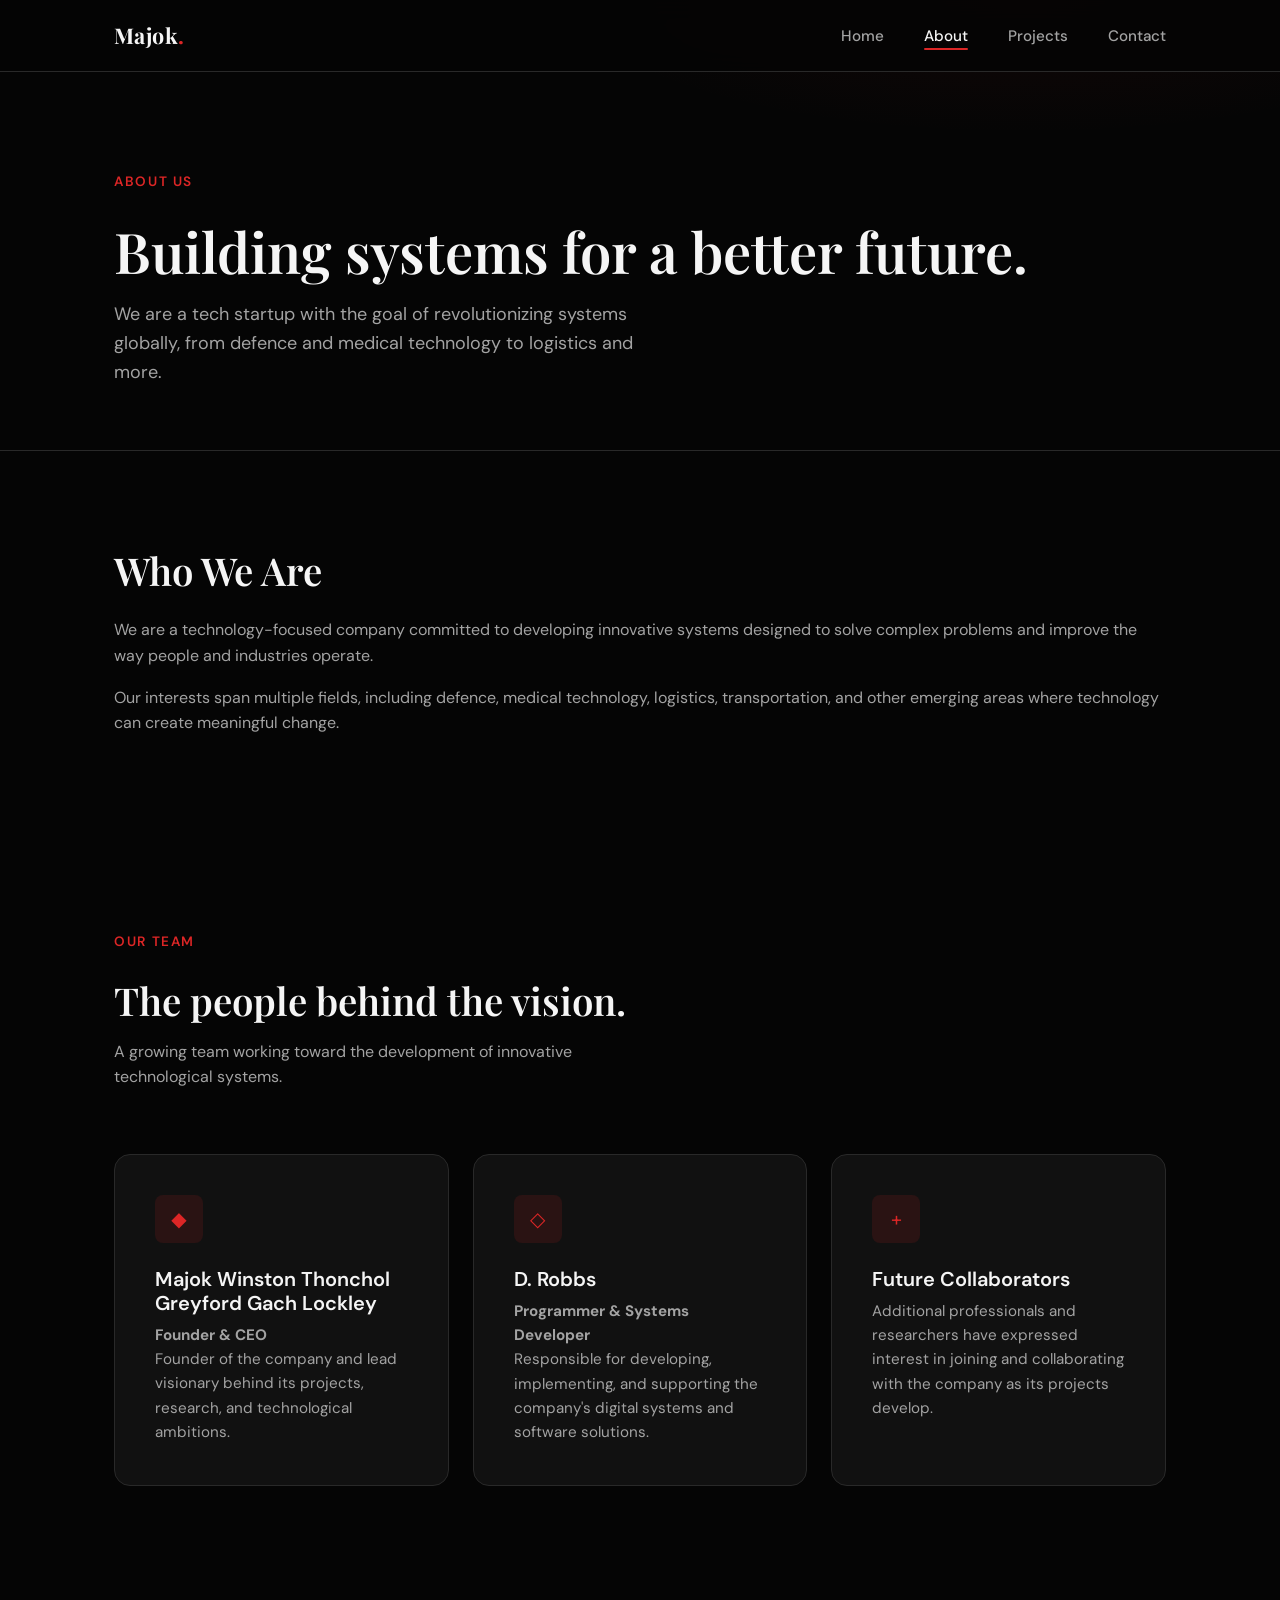
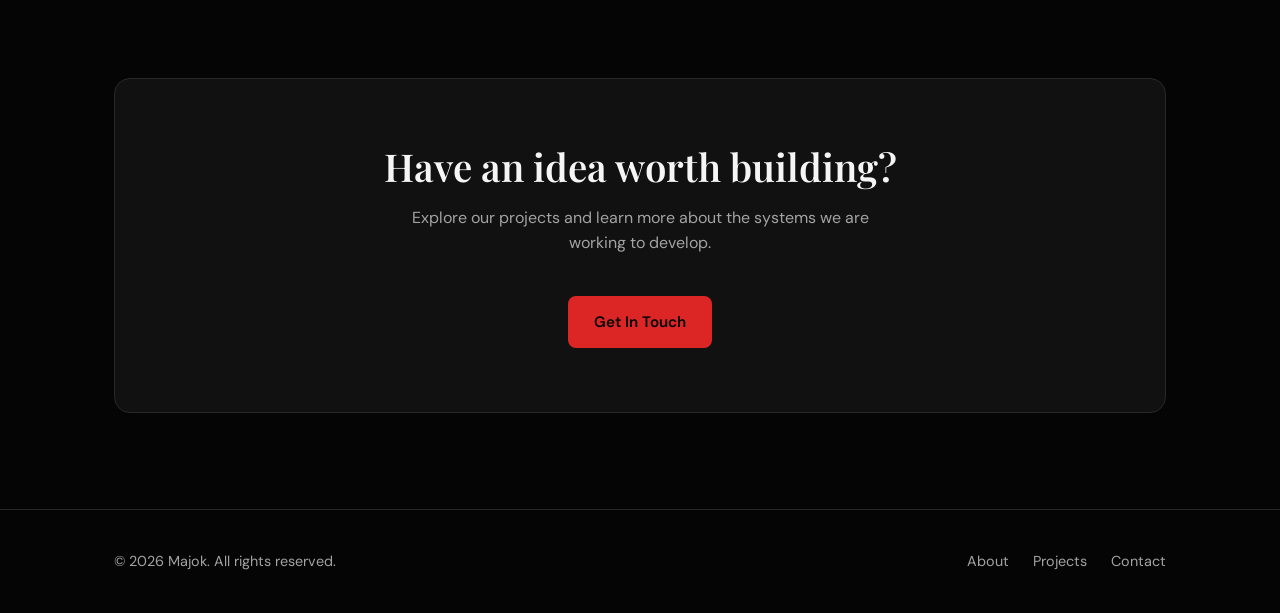
==== about.html @ 16de4030 "Initial website" ====
<!DOCTYPE html>
<html lang="en">
<head>
  <meta charset="UTF-8">
  <meta name="viewport" content="width=device-width, initial-scale=1.0">
  <meta name="description" content="Learn more about Majok — background, skills, and approach to creative work.">
  <title>About | Majok</title>
  <link rel="preconnect" href="https://fonts.googleapis.com">
  <link rel="preconnect" href="https://fonts.gstatic.com" crossorigin>
  <link href="https://fonts.googleapis.com/css2?family=DM+Sans:ital,opsz,wght@0,9..40,400;0,9..40,500;0,9..40,600;0,9..40,700;1,9..40,400&family=Playfair+Display:wght@600;700&display=swap" rel="stylesheet">
  <link rel="stylesheet" href="css/styles.css">
</head>
<body>
  <header class="site-header">
    <div class="container">
      <a href="index.html" class="logo">Majok<span>.</span></a>
      <button class="nav-toggle" aria-label="Toggle navigation" aria-expanded="false">
        <span></span>
        <span></span>
        <span></span>
      </button>
      <nav>
        <ul class="nav-list">
          <li><a href="index.html">Home</a></li>
          <li><a href="about.html" class="active">About</a></li>
          <li><a href="projects.html">Projects</a></li>
          <li><a href="contact.html">Contact</a></li>
        </ul>
      </nav>
    </div>
  </header>

  <main>
    <section class="page-hero">
      <div class="container">
        <span class="hero-label">About Us</span>
        <h1>Building systems for a better future.</h1>
        <p>
          We are a tech startup with the goal of revolutionizing systems globally,
          from defence and medical technology to logistics and more.
        </p>
      </div>
    </section>
  
    <section class="section">
      <div class="container">
        <div class="about-text">
          <h2>Who We Are</h2>
  
          <p>
            We are a technology-focused company committed to developing innovative
            systems designed to solve complex problems and improve the way people
            and industries operate.
          </p>
  
          <p>
            Our interests span multiple fields, including defence, medical
            technology, logistics, transportation, and other emerging areas where
            technology can create meaningful change.
          </p>
        </div>
      </div>
    </section>
  
    <section class="section">
      <div class="container">
        <div class="section-header">
          <span class="hero-label">Our Team</span>
          <h2>The people behind the vision.</h2>
          <p>
            A growing team working toward the development of innovative
            technological systems.
          </p>
        </div>
  
        <div class="card-grid">
  
          <article class="card">
            <div class="card-icon">◆</div>
            <h3>Majok Winston Thonchol Greyford Gach Lockley</h3>
            <p>
              <strong>Founder & CEO</strong>
            </p>
            <p>
              Founder of the company and lead visionary behind its projects,
              research, and technological ambitions.
            </p>
          </article>
  
          <article class="card">
            <div class="card-icon">◇</div>
            <h3>D. Robbs</h3>
            <p>
              <strong>Programmer & Systems Developer</strong>
            </p>
            <p>
              Responsible for developing, implementing, and supporting the company's
              digital systems and software solutions.
            </p>
          </article>
  
          <article class="card">
            <div class="card-icon">+</div>
            <h3>Future Collaborators</h3>
            <p>
              Additional professionals and researchers have expressed interest
              in joining and collaborating with the company as its projects
              develop.
            </p>
          </article>
  
        </div>
      </div>
    </section>
  
    <section class="section">
      <div class="container">
        <div class="cta-section">
          <h2>Have an idea worth building?</h2>
          <p>
            Explore our projects and learn more about the systems we are working
            to develop.
          </p>
          <a href="contact.html" class="btn btn-primary">Get In Touch</a>
        </div>
      </div>
    </section>
  </main>

  <footer class="site-footer">
    <div class="container">
      <p>&copy; 2026 Majok. All rights reserved.</p>
      <div class="footer-links">
        <a href="about.html">About</a>
        <a href="projects.html">Projects</a>
        <a href="contact.html">Contact</a>
      </div>
    </div>
  </footer>

  <script src="js/main.js"></script>
</body>
</html>
---- css/styles.css ----
:root {
  --color-bg: #050505;
  --color-surface: #111111;
  --color-surface-hover: #1A1A1A;
  --color-text: #F5F5F5;
  --color-text-muted: #A3A3A3;
  --color-accent: #DC2626;
  --color-accent-hover: #EF4444;
  --color-border: #292929;

  --font-sans: "DM Sans", system-ui, sans-serif;
  --font-display: "Playfair Display", Georgia, serif;
  --space-xs: 0.5rem;
  --space-sm: 1rem;
  --space-md: 1.5rem;
  --space-lg: 2.5rem;
  --space-xl: 4rem;
  --space-2xl: 6rem;
  --radius: 8px;
  --radius-lg: 16px;
  --transition: 0.25s ease;
  --max-width: 1100px;
  --header-height: 72px;
}

*,
*::before,
*::after {
  box-sizing: border-box;
  margin: 0;
  padding: 0;
}

html {
  scroll-behavior: smooth;
}

body {
  font-family: var(--font-sans);
  font-size: 1rem;
  line-height: 1.6;
  color: var(--color-text);
  background-color: var(--color-bg);
  min-height: 100vh;
}

img {
  max-width: 100%;
  height: auto;
  display: block;
}

a {
  color: inherit;
  text-decoration: none;
}

ul {
  list-style: none;
}

/* Typography */
h1, h2, h3, h4 {
  font-family: var(--font-display);
  font-weight: 600;
  line-height: 1.2;
}

h1 { font-size: clamp(2.25rem, 5vw, 3.5rem); }
h2 { font-size: clamp(1.75rem, 3vw, 2.5rem); }
h3 { font-size: 1.25rem; }

p {
  color: var(--color-text-muted);
}

.text-accent {
  color: var(--color-accent);
}

/* Layout */
.container {
  width: 100%;
  max-width: var(--max-width);
  margin: 0 auto;
  padding: 0 var(--space-md);
}

.section {
  padding: var(--space-2xl) 0;
}

.section-header {
  margin-bottom: var(--space-xl);
}

.section-header p {
  margin-top: var(--space-sm);
  max-width: 540px;
}

/* Header & Navigation */
.site-header {
  position: fixed;
  top: 0;
  left: 0;
  right: 0;
  z-index: 100;
  height: var(--header-height);
  background: rgba(5, 5, 5, 0.88);
  backdrop-filter: blur(12px);
  border-bottom: 1px solid var(--color-border);
}

.site-header .container {
  display: flex;
  align-items: center;
  justify-content: space-between;
  height: 100%;
}

.logo {
  font-family: var(--font-display);
  font-size: 1.35rem;
  font-weight: 700;
  letter-spacing: 0.02em;
}

.logo span {
  color: var(--color-accent);
}

.nav-list {
  display: flex;
  gap: var(--space-lg);
}

.nav-list a {
  font-size: 0.95rem;
  font-weight: 500;
  color: var(--color-text-muted);
  transition: color var(--transition);
  position: relative;
}

.nav-list a:hover,
.nav-list a.active {
  color: var(--color-text);
}

.nav-list a.active::after {
  content: "";
  position: absolute;
  bottom: -4px;
  left: 0;
  right: 0;
  height: 2px;
  background: var(--color-accent);
  border-radius: 1px;
}

.nav-toggle {
  display: none;
  flex-direction: column;
  gap: 5px;
  background: none;
  border: none;
  cursor: pointer;
  padding: var(--space-xs);
}

.nav-toggle span {
  display: block;
  width: 24px;
  height: 2px;
  background: var(--color-text);
  transition: transform var(--transition), opacity var(--transition);
}

.nav-toggle[aria-expanded="true"] span:nth-child(1) {
  transform: translateY(7px) rotate(45deg);
}

.nav-toggle[aria-expanded="true"] span:nth-child(2) {
  opacity: 0;
}

.nav-toggle[aria-expanded="true"] span:nth-child(3) {
  transform: translateY(-7px) rotate(-45deg);
}

/* Buttons */
.btn {
  display: inline-flex;
  align-items: center;
  justify-content: center;
  gap: var(--space-xs);
  padding: 0.75rem 1.5rem;
  font-family: var(--font-sans);
  font-size: 0.95rem;
  font-weight: 600;
  border-radius: var(--radius);
  border: 2px solid transparent;
  cursor: pointer;
  transition: background var(--transition), color var(--transition), border-color var(--transition), transform var(--transition);
}

.btn-primary {
  background: var(--color-accent);
  color: var(--color-bg);
}

.btn-primary:hover {
  background: var(--color-accent-hover);
  transform: translateY(-2px);
}

.btn-outline {
  background: transparent;
  color: var(--color-text);
  border-color: var(--color-border);
}

.btn-outline:hover {
  border-color: var(--color-accent);
  color: var(--color-accent);
}

/* Hero */
.hero {
  min-height: 100vh;
  display: flex;
  align-items: center;
  padding-top: var(--header-height);
  background:
    radial-gradient(ellipse 80% 60% at 70% 20%, rgba(220, 38, 38, 0.08) 0%, transparent 60%),
    var(--color-bg);
}

.hero-content {
  max-width: 680px;
}

.hero-label {
  display: inline-block;
  font-size: 0.85rem;
  font-weight: 600;
  text-transform: uppercase;
  letter-spacing: 0.12em;
  color: var(--color-accent);
  margin-bottom: var(--space-md);
}

.hero h1 {
  margin-bottom: var(--space-md);
}

.hero p {
  font-size: 1.125rem;
  margin-bottom: var(--space-lg);
  max-width: 520px;
}

.hero-actions {
  display: flex;
  flex-wrap: wrap;
  gap: var(--space-sm);
}

/* Page hero (inner pages) */
.page-hero {
  padding-top: calc(var(--header-height) + var(--space-2xl));
  padding-bottom: var(--space-xl);
  background:
    radial-gradient(ellipse 60% 50% at 80% 0%, rgba(220, 38, 38, 0.06) 0%, transparent 60%),
    var(--color-bg);
  border-bottom: 1px solid var(--color-border);
}

.page-hero h1 {
  margin-bottom: var(--space-sm);
}

.page-hero p {
  font-size: 1.125rem;
  max-width: 560px;
}

/* Cards */
.card-grid {
  display: grid;
  grid-template-columns: repeat(auto-fit, minmax(280px, 1fr));
  gap: var(--space-md);
}

.card {
  background: var(--color-surface);
  border: 1px solid var(--color-border);
  border-radius: var(--radius-lg);
  padding: var(--space-lg);
  transition: border-color var(--transition), transform var(--transition);
}

.card:hover {
  border-color: rgba(220, 38, 38, 0.4);
  transform: translateY(-4px);
}

.card-icon {
  width: 48px;
  height: 48px;
  display: flex;
  align-items: center;
  justify-content: center;
  background: rgba(220, 38, 38, 0.12);
  color: var(--color-accent);
  border-radius: var(--radius);
  font-size: 1.25rem;
  margin-bottom: var(--space-md);
}

.card h3 {
  margin-bottom: var(--space-xs);
  font-family: var(--font-sans);
  font-weight: 600;
}

.card p {
  font-size: 0.95rem;
}

/* About content */
.about-grid {
  display: grid;
  grid-template-columns: 1fr 1fr;
  gap: var(--space-xl);
  align-items: center;
}

.about-image {
  aspect-ratio: 4 / 5;
  background: var(--color-surface);
  border-radius: var(--radius-lg);
  border: 1px solid var(--color-border);
  display: flex;
  align-items: center;
  justify-content: center;
  color: var(--color-text-muted);
  font-size: 0.9rem;
}

.about-text h2 {
  margin-bottom: var(--space-md);
}

.about-text p + p {
  margin-top: var(--space-sm);
}

.skills-list {
  display: flex;
  flex-wrap: wrap;
  gap: var(--space-xs);
  margin-top: var(--space-md);
}

.skill-tag {
  padding: 0.35rem 0.85rem;
  background: var(--color-surface);
  border: 1px solid var(--color-border);
  border-radius: 999px;
  font-size: 0.85rem;
  color: var(--color-text-muted);
}

/* Contact form */
.contact-grid {
  display: grid;
  grid-template-columns: 1fr 1.2fr;
  gap: var(--space-xl);
}

.contact-info h3 {
  font-family: var(--font-sans);
  font-weight: 600;
  margin-bottom: var(--space-sm);
  color: var(--color-text);
}

.contact-info p {
  margin-bottom: var(--space-lg);
}

.contact-detail {
  display: flex;
  align-items: center;
  gap: var(--space-sm);
  margin-bottom: var(--space-md);
  color: var(--color-text-muted);
}

.contact-detail strong {
  color: var(--color-text);
  min-width: 80px;
}

.contact-form {
  background: var(--color-surface);
  border: 1px solid var(--color-border);
  border-radius: var(--radius-lg);
  padding: var(--space-lg);
}

.form-group {
  margin-bottom: var(--space-md);
}

.form-group label {
  display: block;
  font-size: 0.9rem;
  font-weight: 500;
  margin-bottom: var(--space-xs);
  color: var(--color-text);
}

.form-group input,
.form-group textarea,
.form-group select {
  width: 100%;
  padding: 0.75rem 1rem;
  font-family: var(--font-sans);
  font-size: 1rem;
  color: var(--color-text);
  background: var(--color-bg);
  border: 1px solid var(--color-border);
  border-radius: var(--radius);
  transition: border-color var(--transition);
}

.form-group input:focus,
.form-group textarea:focus,
.form-group select:focus {
  outline: none;
  border-color: var(--color-accent);
}

.form-group textarea {
  min-height: 140px;
  resize: vertical;
}

.form-message {
  margin-top: var(--space-sm);
  font-size: 0.9rem;
  display: none;
}

.form-message.success {
  display: block;
  color: #6ee7a0;
}

.form-message.error {
  display: block;
  color: #f87171;
}

/* Footer */
.site-footer {
  border-top: 1px solid var(--color-border);
  padding: var(--space-lg) 0;
  margin-top: auto;
}

.site-footer .container {
  display: flex;
  flex-wrap: wrap;
  align-items: center;
  justify-content: space-between;
  gap: var(--space-sm);
}

.site-footer p {
  font-size: 0.9rem;
}

.footer-links {
  display: flex;
  gap: var(--space-md);
}

.footer-links a {
  font-size: 0.9rem;
  color: var(--color-text-muted);
  transition: color var(--transition);
}

.footer-links a:hover {
  color: var(--color-accent);
}

/* Utility */
main {
  flex: 1;
}

body {
  display: flex;
  flex-direction: column;
}

.cta-section {
  text-align: center;
  background: var(--color-surface);
  border: 1px solid var(--color-border);
  border-radius: var(--radius-lg);
  padding: var(--space-xl);
}

.cta-section h2 {
  margin-bottom: var(--space-sm);
}

.cta-section p {
  margin-bottom: var(--space-lg);
  max-width: 480px;
  margin-left: auto;
  margin-right: auto;
}

/* Responsive */
@media (max-width: 768px) {
  .nav-toggle {
    display: flex;
  }

  .nav-list {
    position: fixed;
    top: var(--header-height);
    left: 0;
    right: 0;
    flex-direction: column;
    gap: 0;
    background: var(--color-bg);
    border-bottom: 1px solid var(--color-border);
    padding: var(--space-sm) 0;
    transform: translateY(-100%);
    opacity: 0;
    visibility: hidden;
    transition: transform var(--transition), opacity var(--transition), visibility var(--transition);
  }

  .nav-list.open {
    transform: translateY(0);
    opacity: 1;
    visibility: visible;
  }

  .nav-list li {
    border-bottom: 1px solid var(--color-border);
  }

  .nav-list a {
    display: block;
    padding: var(--space-sm) var(--space-md);
  }

  .about-grid,
  .contact-grid {
    grid-template-columns: 1fr;
  }

  .about-image {
    max-height: 320px;
    aspect-ratio: 16 / 9;
  }
}
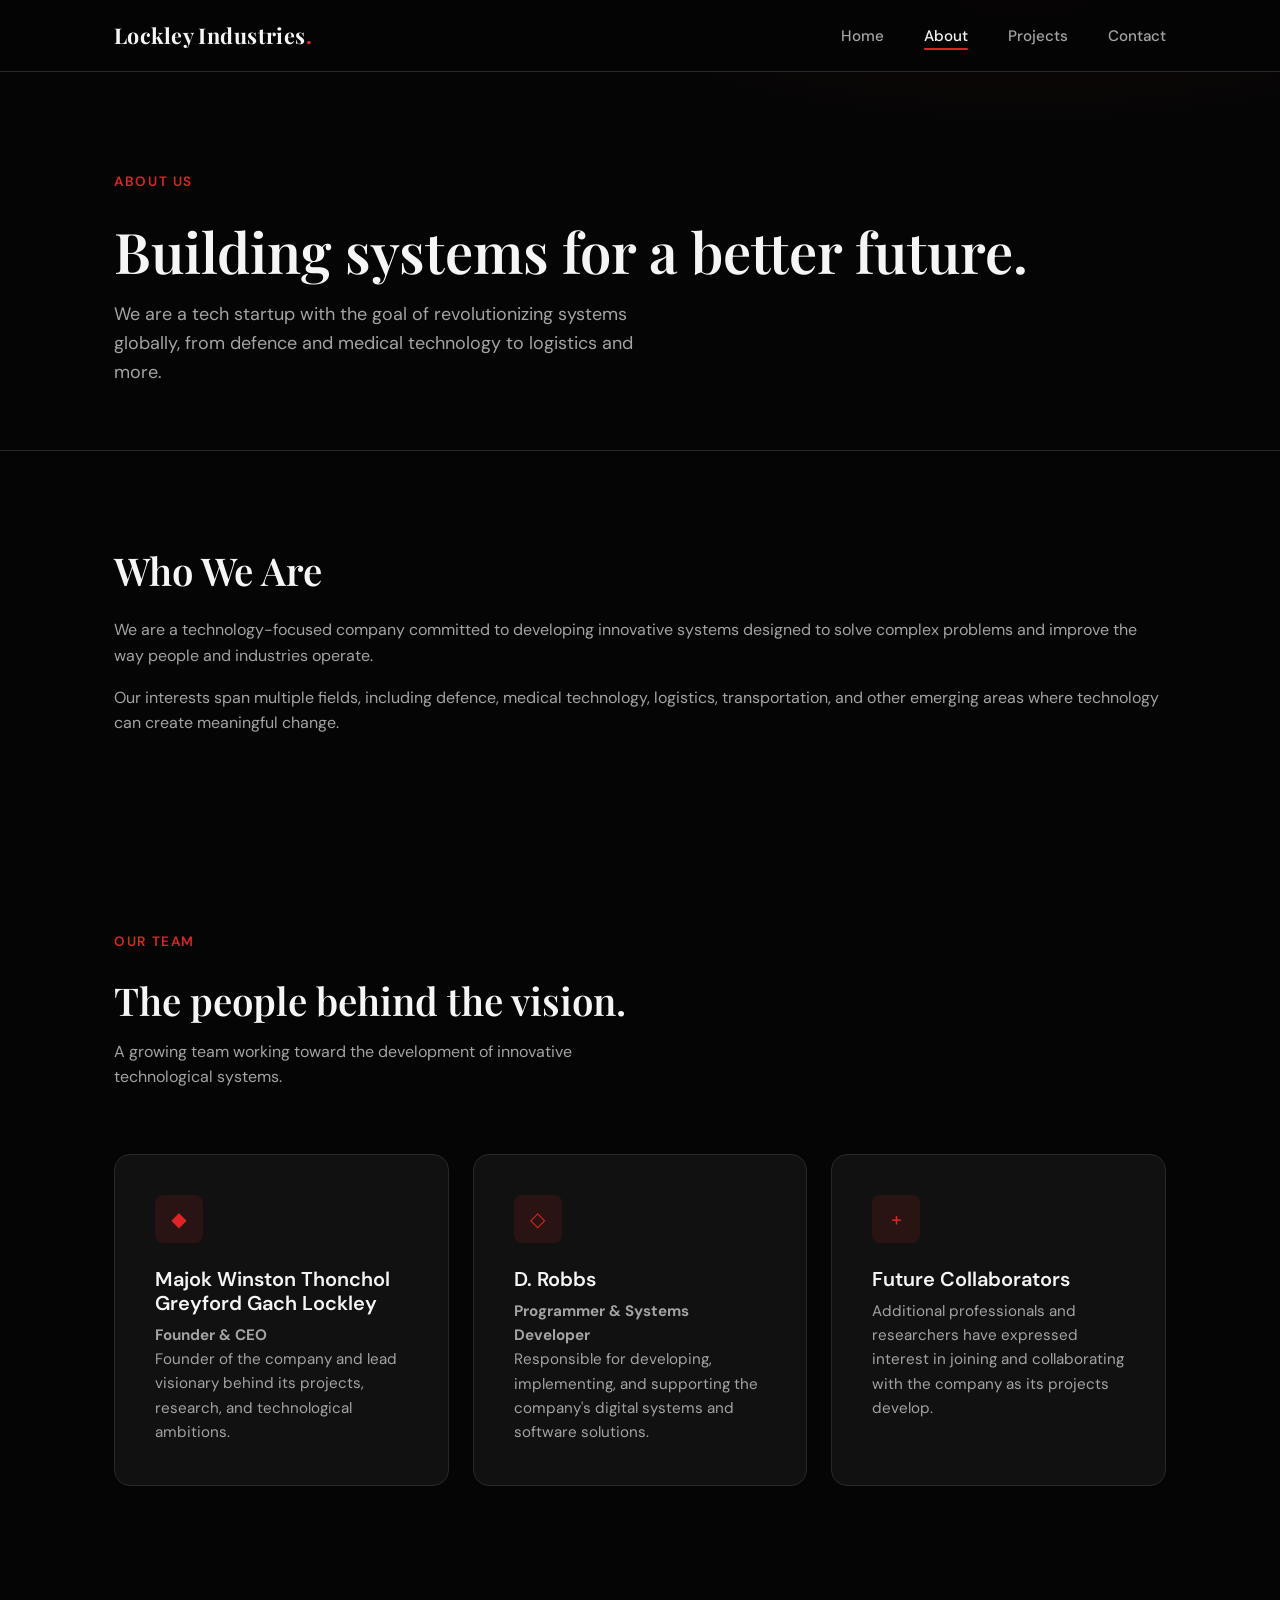
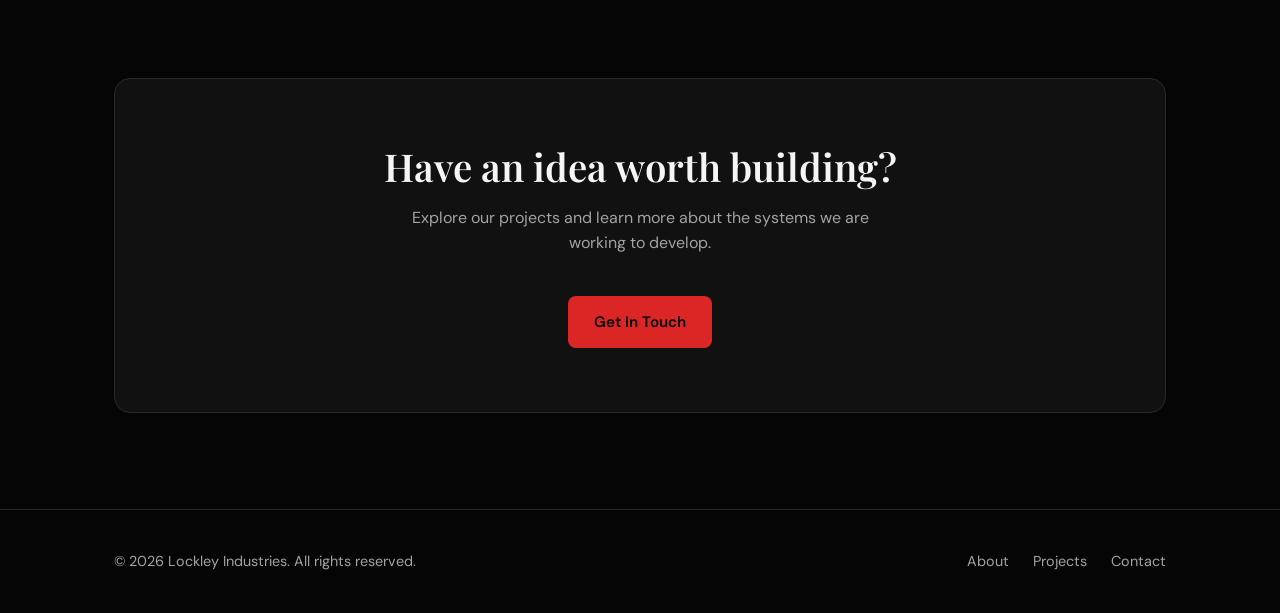
==== commit 4cb073af: "Update website content and design" ====
--- a/about.html
+++ b/about.html
@@ -4,7 +4,7 @@
   <meta charset="UTF-8">
   <meta name="viewport" content="width=device-width, initial-scale=1.0">
   <meta name="description" content="Learn more about Majok — background, skills, and approach to creative work.">
-  <title>About | Majok</title>
+  <title>About | Lockley Industries</title>
   <link rel="preconnect" href="https://fonts.googleapis.com">
   <link rel="preconnect" href="https://fonts.gstatic.com" crossorigin>
   <link href="https://fonts.googleapis.com/css2?family=DM+Sans:ital,opsz,wght@0,9..40,400;0,9..40,500;0,9..40,600;0,9..40,700;1,9..40,400&family=Playfair+Display:wght@600;700&display=swap" rel="stylesheet">
@@ -13,7 +13,7 @@
 <body>
   <header class="site-header">
     <div class="container">
-      <a href="index.html" class="logo">Majok<span>.</span></a>
+      <a href="index.html" class="logo">Lockley Industries<span>.</span></a>
       <button class="nav-toggle" aria-label="Toggle navigation" aria-expanded="false">
         <span></span>
         <span></span>
@@ -129,7 +129,7 @@
 
   <footer class="site-footer">
     <div class="container">
-      <p>&copy; 2026 Majok. All rights reserved.</p>
+      <p>&copy; 2026 Lockley Industries. All rights reserved.</p>
       <div class="footer-links">
         <a href="about.html">About</a>
         <a href="projects.html">Projects</a>
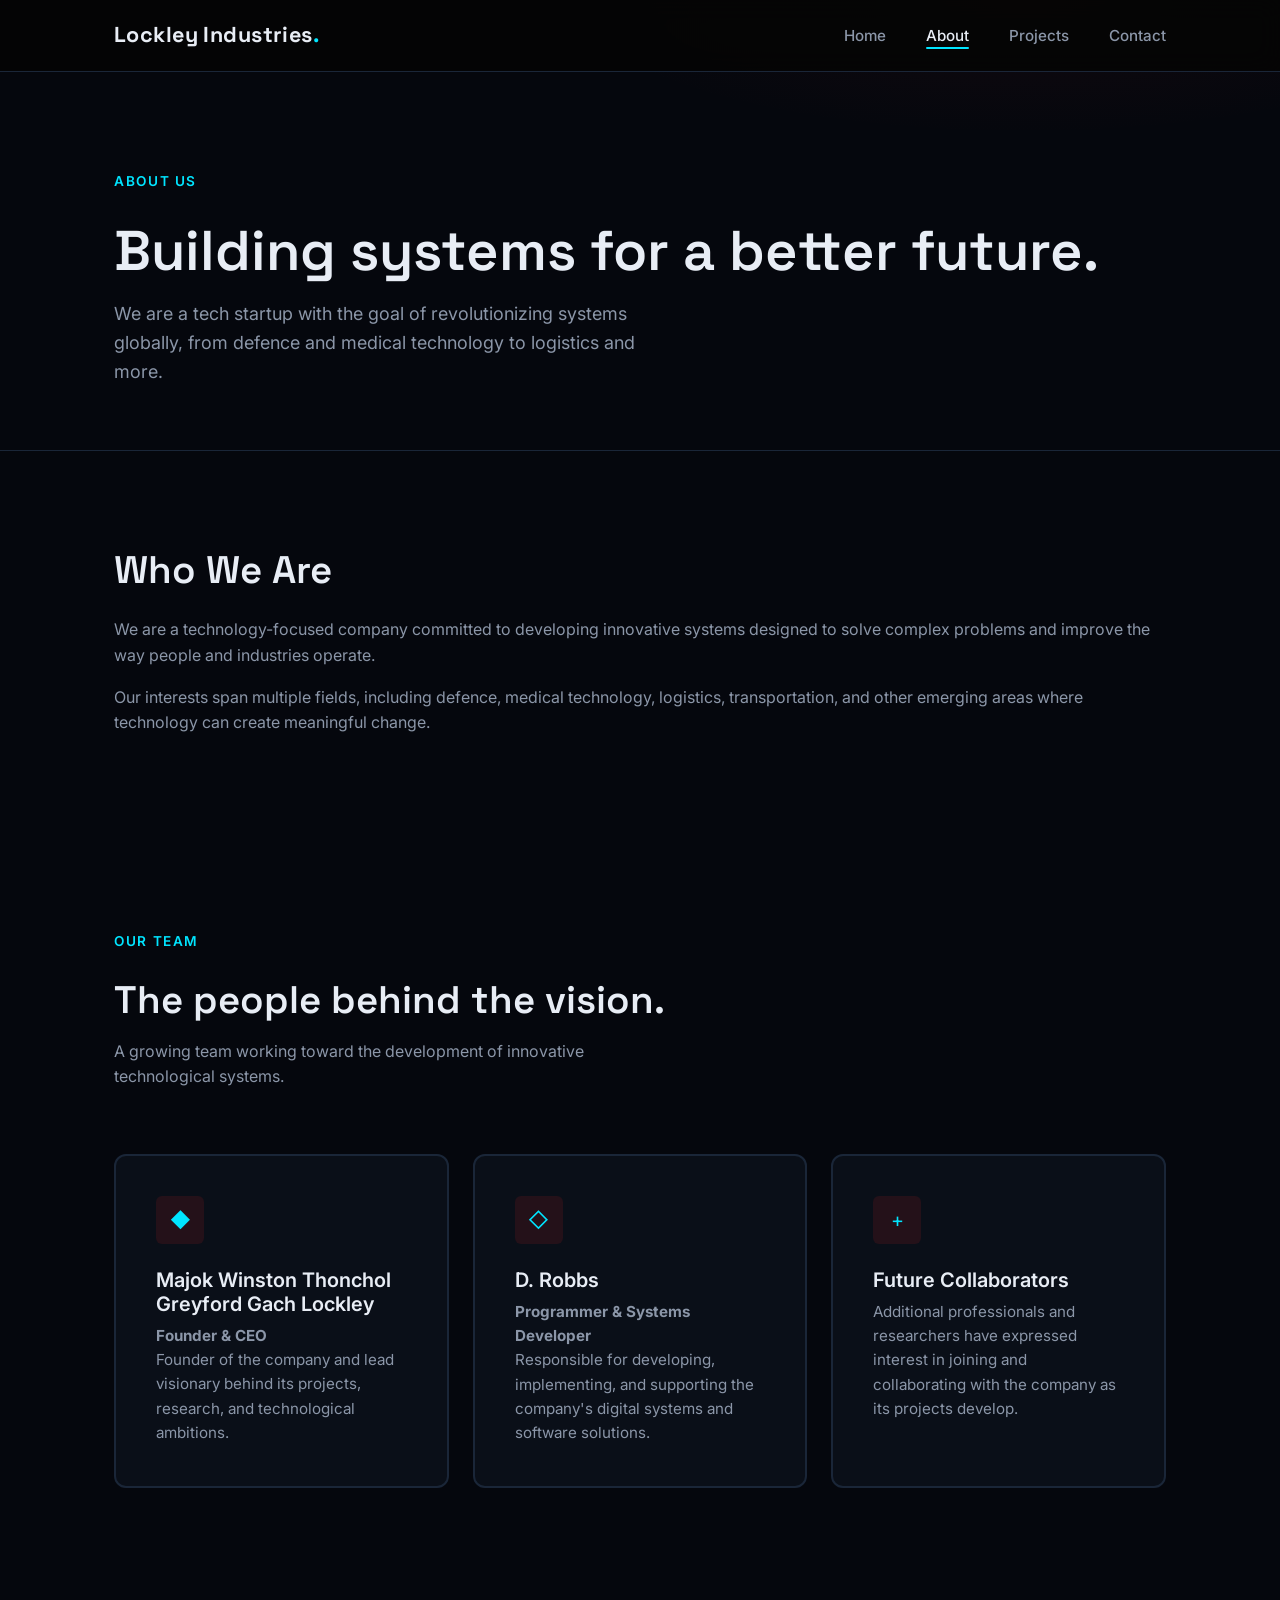
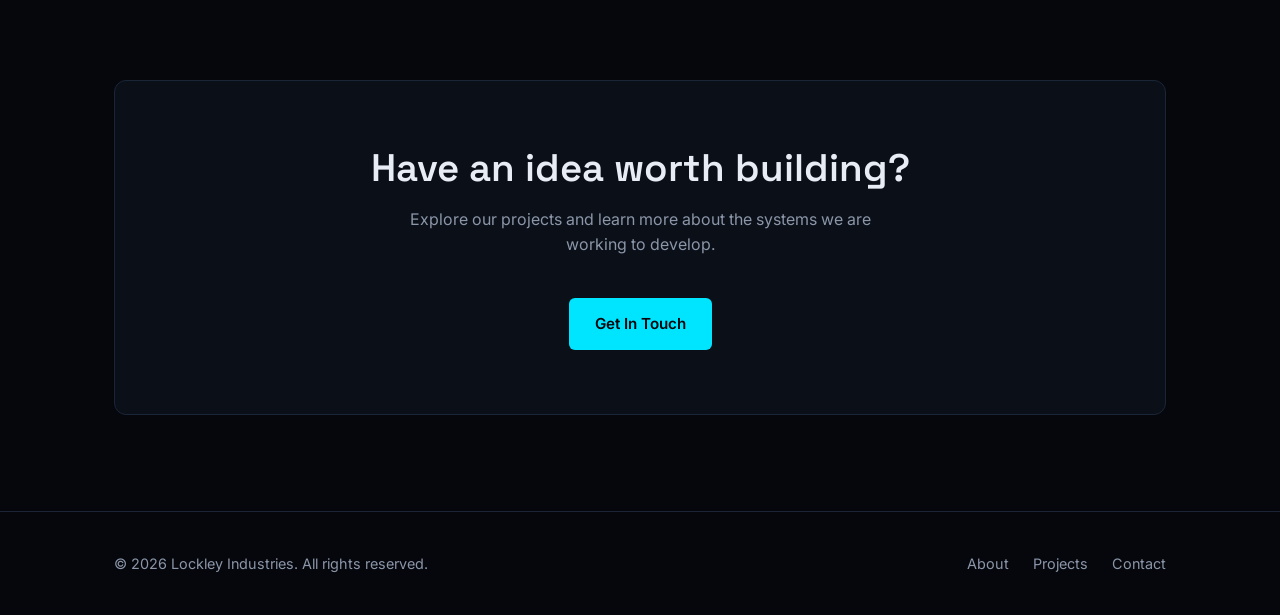
==== commit 2783e8d2: "Update website design and background" ====
--- a/about.html
+++ b/about.html
@@ -6,8 +6,8 @@
   <meta name="description" content="Learn more about Majok — background, skills, and approach to creative work.">
   <title>About | Lockley Industries</title>
   <link rel="preconnect" href="https://fonts.googleapis.com">
-  <link rel="preconnect" href="https://fonts.gstatic.com" crossorigin>
-  <link href="https://fonts.googleapis.com/css2?family=DM+Sans:ital,opsz,wght@0,9..40,400;0,9..40,500;0,9..40,600;0,9..40,700;1,9..40,400&family=Playfair+Display:wght@600;700&display=swap" rel="stylesheet">
+<link rel="preconnect" href="https://fonts.gstatic.com" crossorigin>
+<link href="https://fonts.googleapis.com/css2?family=Inter:wght@400;500;600;700&family=Space+Grotesk:wght@400;500;600;700&display=swap" rel="stylesheet">
   <link rel="stylesheet" href="css/styles.css">
 </head>
 <body>
--- a/css/styles.css
+++ b/css/styles.css
@@ -1,24 +1,32 @@
 :root {
-  --color-bg: #050505;
-  --color-surface: #111111;
-  --color-surface-hover: #1A1A1A;
-  --color-text: #F5F5F5;
-  --color-text-muted: #A3A3A3;
-  --color-accent: #DC2626;
-  --color-accent-hover: #EF4444;
-  --color-border: #292929;
-
-  --font-sans: "DM Sans", system-ui, sans-serif;
-  --font-display: "Playfair Display", Georgia, serif;
+  --color-bg: #05070D;
+  --color-surface: #0A0F18;
+  --color-surface-hover: #101827;
+  --color-text: #E8EDF5;
+  --color-text-muted: #8B96A8;
+
+  --color-accent: #00E5FF;
+  --color-accent-hover: #67F3FF;
+  --color-secondary: #7C3CFF;
+
+  --color-border: #1A2638;
+  --color-border-glow: rgba(0, 229, 255, 0.35);
+
+  --font-sans: "Inter", system-ui, sans-serif;
+  --font-display: "Space Grotesk", system-ui, sans-serif;
+
   --space-xs: 0.5rem;
   --space-sm: 1rem;
   --space-md: 1.5rem;
   --space-lg: 2.5rem;
   --space-xl: 4rem;
   --space-2xl: 6rem;
-  --radius: 8px;
-  --radius-lg: 16px;
-  --transition: 0.25s ease;
+
+  --radius: 6px;
+  --radius-lg: 12px;
+
+  --transition: 0.3s ease;
+
   --max-width: 1100px;
   --header-height: 72px;
 }
@@ -226,18 +234,72 @@
   color: var(--color-accent);
 }
 
-/* Hero */
+
 .hero {
   min-height: 100vh;
   display: flex;
   align-items: center;
   padding-top: var(--header-height);
-  background:
-    radial-gradient(ellipse 80% 60% at 70% 20%, rgba(220, 38, 38, 0.08) 0%, transparent 60%),
-    var(--color-bg);
-}
+  position: relative;
+  overflow: hidden;
+  background: transparent;
+}
+
+.home-atmosphere {
+  position: relative;
+  min-height: 100vh;
+  overflow: hidden;
+
+  background-color: #05070D;
+
+  background-image:
+    linear-gradient(
+      rgba(0, 229, 255, 0.10) 1px,
+      transparent 1px
+    ),
+    linear-gradient(
+      90deg,
+      rgba(0, 229, 255, 0.10) 1px,
+      transparent 1px
+    ),
+    radial-gradient(
+      ellipse 75% 65% at 80% 15%,
+      rgba(0, 229, 255, 0.34) 0%,
+      rgba(0, 229, 255, 0.12) 35%,
+      transparent 70%
+    ),
+    radial-gradient(
+      ellipse 55% 55% at 15% 85%,
+      rgba(124, 60, 255, 0.28) 0%,
+      rgba(124, 60, 255, 0.10) 40%,
+      transparent 70%
+    );
+
+  background-size:
+    48px 48px,
+    48px 48px,
+    100% 100%,
+    100% 100%;
+
+  background-position:
+    0 0,
+    0 0,
+    center,
+    center;
+
+  background-repeat:
+    repeat,
+    repeat,
+    no-repeat,
+    no-repeat;
+
+  background-attachment: scroll;
+}
+
 
 .hero-content {
+  position: relative;
+  z-index: 1;
   max-width: 680px;
 }
 
@@ -294,15 +356,22 @@
 }
 
 .card {
+  position: relative;
   background: var(--color-surface);
-  border: 1px solid var(--color-border);
+  border: 2px solid var(--color-border);
   border-radius: var(--radius-lg);
   padding: var(--space-lg);
-  transition: border-color var(--transition), transform var(--transition);
+  transition:
+    border-color var(--transition),
+    box-shadow var(--transition),
+    transform var(--transition);
 }
 
 .card:hover {
-  border-color: rgba(220, 38, 38, 0.4);
+  border-color: var(--color-accent);
+  box-shadow:
+    0 0 10px var(--color-border-glow),
+    0 0 30px rgba(0, 229, 255, 0.12);
   transform: translateY(-4px);
 }
 
@@ -575,3 +644,5 @@
     aspect-ratio: 16 / 9;
   }
 }
+
+
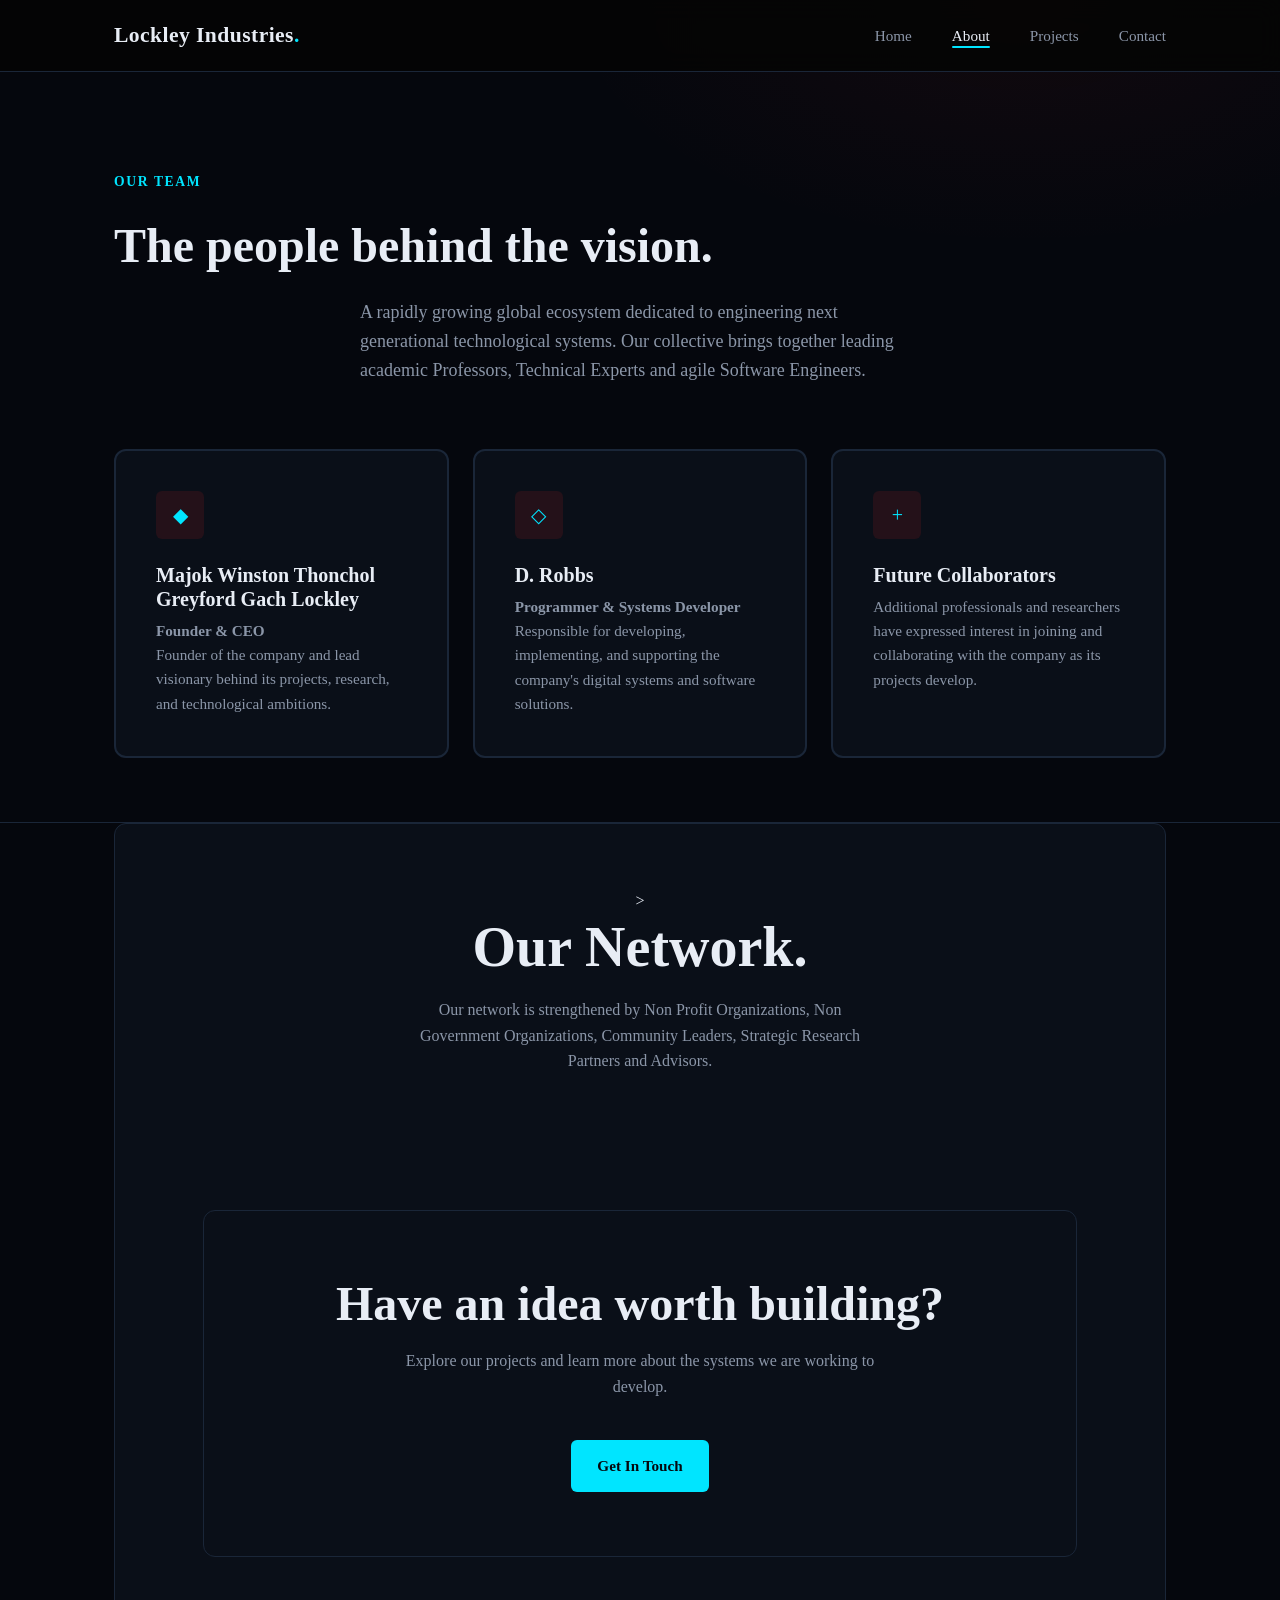
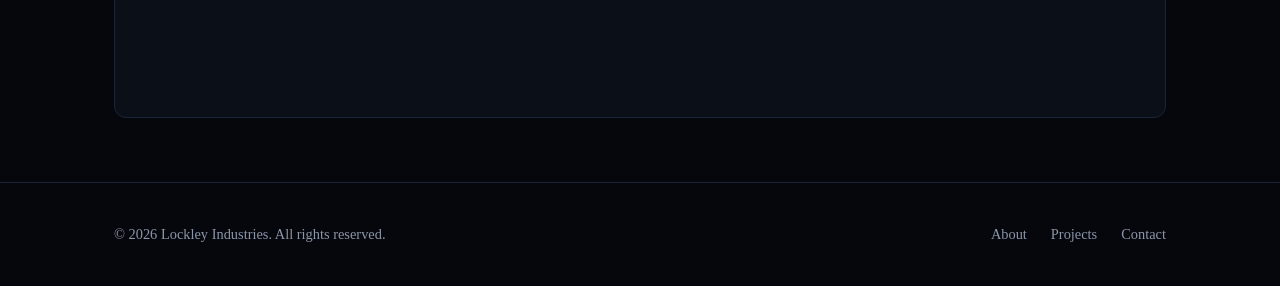
==== commit 28613186: "Update Lockley Industries website" ====
--- a/about.html
+++ b/about.html
@@ -32,47 +32,17 @@
 
   <main>
     <section class="page-hero">
-      <div class="container">
-        <span class="hero-label">About Us</span>
-        <h1>Building systems for a better future.</h1>
-        <p>
-          We are a tech startup with the goal of revolutionizing systems globally,
-          from defence and medical technology to logistics and more.
-        </p>
-      </div>
-    </section>
-  
-    <section class="section">
-      <div class="container">
-        <div class="about-text">
-          <h2>Who We Are</h2>
-  
-          <p>
-            We are a technology-focused company committed to developing innovative
-            systems designed to solve complex problems and improve the way people
-            and industries operate.
-          </p>
-  
-          <p>
-            Our interests span multiple fields, including defence, medical
-            technology, logistics, transportation, and other emerging areas where
-            technology can create meaningful change.
-          </p>
-        </div>
-      </div>
-    </section>
-  
-    <section class="section">
-      <div class="container">
+          <div class="container">
         <div class="section-header">
           <span class="hero-label">Our Team</span>
           <h2>The people behind the vision.</h2>
           <p>
-            A growing team working toward the development of innovative
-            technological systems.
+            A rapidly growing global ecosystem dedicated to engineering next generational technological systems. 
+            Our collective brings together leading academic Professors, Technical Experts and agile Software Engineers.
           </p>
         </div>
   
+
         <div class="card-grid">
   
           <article class="card">
@@ -113,6 +83,14 @@
       </div>
     </section>
   
+    <section class="section-header ">
+      <div class = "container">
+        <div class="cta-section">>
+        <h1> Our Network. </h1>
+        <p>
+          Our network is strengthened by Non Profit Organizations, Non Government Organizations, Community Leaders, Strategic Research Partners and Advisors. 
+        </p>
+
     <section class="section">
       <div class="container">
         <div class="cta-section">
--- a/css/styles.css
+++ b/css/styles.css
@@ -12,8 +12,8 @@
   --color-border: #1A2638;
   --color-border-glow: rgba(0, 229, 255, 0.35);
 
-  --font-sans: "Inter", system-ui, sans-serif;
-  --font-display: "Space Grotesk", system-ui, sans-serif;
+  --font-sans: "Britney", Georgia, serif;
+  --font-display: "Aktura", Georgia, serif;
 
   --space-xs: 0.5rem;
   --space-sm: 1rem;
@@ -68,6 +68,33 @@
 }
 
 /* Typography */
+
+/* About Us styling */
+.section-header {
+  text-align: center;
+}
+
+.section-header h2 {
+  font-size: clamp(2rem, 4vw, 3rem);
+  margin-bottom: var(--space-md);
+}
+
+.section-header p {
+  max-width: 760px;
+  margin-left: auto;
+  margin-right: auto;
+}
+
+/* Featured closing statement */
+.section-header .about-quote {
+  margin-top: var(--space-lg);
+  font-family: var(--font-display);
+  font-size: 1.25rem;
+  font-style: italic;
+  color: var(--color-accent);
+  text-align: center;
+}
+
 h1, h2, h3, h4 {
   font-family: var(--font-display);
   font-weight: 600;
@@ -100,6 +127,7 @@
 
 .section-header {
   margin-bottom: var(--space-xl);
+  text-align: left;
 }
 
 .section-header p {
@@ -126,6 +154,143 @@
   justify-content: space-between;
   height: 100%;
 }
+
+/* =========================================
+   HOME PAGE — ABOUT SECTION
+   ========================================= */
+
+   .about-home .section-header {
+    max-width: 780px;
+    margin-bottom: var(--space-xl);
+  }
+  
+  .about-home .section-header p {
+    max-width: 760px;
+    margin-top: var(--space-md);
+  }
+  
+  .about-closing {
+    color: var(--color-accent);
+    font-family: var(--font-display);
+    font-weight: 600;
+    font-size: 1.1rem;
+    margin-top: var(--space-lg) !important;
+  }
+  
+  /* Mission / Vision / Values / Goal */
+  
+  .about-pillars {
+    display: grid;
+    grid-template-columns: repeat(4, 1fr);
+    gap: var(--space-md);
+    margin-top: var(--space-2xl);
+  }
+  
+  .about-pillar {
+    position: relative;
+    padding: var(--space-lg);
+    background: rgba(10, 15, 24, 0.55);
+    border: 1px solid var(--color-border);
+    border-radius: var(--radius-lg);
+    transition:
+      border-color var(--transition),
+      box-shadow var(--transition),
+      transform var(--transition);
+  }
+  
+  .about-pillar:hover {
+    border-color: var(--color-accent);
+    box-shadow:
+      0 0 12px rgba(0, 229, 255, 0.18),
+      0 0 30px rgba(124, 60, 255, 0.08);
+    transform: translateY(-4px);
+  }
+  
+  .pillar-number,
+  .focus-number {
+    display: block;
+    color: var(--color-accent);
+    font-family: var(--font-display);
+    font-size: 0.75rem;
+    font-weight: 700;
+    letter-spacing: 0.12em;
+    margin-bottom: var(--space-md);
+  }
+  
+  .about-pillar h3 {
+    margin-bottom: var(--space-sm);
+  }
+  
+  .about-pillar p {
+    font-size: 0.9rem;
+  }
+  
+  /* Focus areas */
+  
+  .about-focus {
+    margin-top: var(--space-2xl);
+  }
+  
+  .about-focus-heading {
+    margin-bottom: var(--space-xl);
+  }
+  
+  .about-focus-heading h2 {
+    max-width: 600px;
+  }
+  
+  .focus-grid {
+    display: grid;
+    grid-template-columns: repeat(2, 1fr);
+    gap: var(--space-md);
+  }
+  
+  .focus-card {
+    position: relative;
+    padding: var(--space-lg);
+    min-height: 190px;
+  
+    background: rgba(5, 7, 13, 0.45);
+    border: 1px solid var(--color-border);
+    border-radius: var(--radius-lg);
+  
+    transition:
+      border-color var(--transition),
+      box-shadow var(--transition),
+      transform var(--transition);
+  }
+  
+  .focus-card:hover {
+    border-color: var(--color-accent);
+    box-shadow:
+      0 0 12px rgba(0, 229, 255, 0.16),
+      0 0 35px rgba(124, 60, 255, 0.08);
+    transform: translateY(-4px);
+  }
+  
+  .focus-card h3 {
+    font-family: var(--font-display);
+    margin-bottom: var(--space-sm);
+  }
+  
+  .focus-card p {
+    max-width: 480px;
+  }
+  
+  /* Responsive */
+  
+  @media (max-width: 900px) {
+    .about-pillars {
+      grid-template-columns: repeat(2, 1fr);
+    }
+  }
+  
+  @media (max-width: 600px) {
+    .about-pillars,
+    .focus-grid {
+      grid-template-columns: 1fr;
+    }
+  }
 
 .logo {
   font-family: var(--font-display);
@@ -303,6 +468,25 @@
   max-width: 680px;
 }
 
+.hero-content {
+  text-align: center;
+  margin: 0 auto;
+}
+
+.hero-content h1 {
+  font-size: clamp(2.75rem, 6vw, 4.5rem);
+  margin-bottom: var(--space-md);
+}
+
+.hero-content p {
+  margin-left: auto;
+  margin-right: auto;
+}
+
+.hero-actions {
+  justify-content: center;
+}
+
 .hero-label {
   display: inline-block;
   font-size: 0.85rem;
@@ -315,6 +499,8 @@
 
 .hero h1 {
   margin-bottom: var(--space-md);
+  text-align: center;
+  font-size: clamp(2.5rem, 6vw, 4rem);
 }
 
 .hero p {
@@ -645,4 +831,20 @@
   }
 }
 
-
+.about-quote {
+  text-align: center;
+  font-style: italic;
+  font-family: var(--font-display);
+  font-size: 1.1rem;
+  color: var(--color-accent);
+  margin-top: var(--space-lg);
+}
+
+.about-quote {
+  margin-top: var(--space-lg);
+  text-align: center;
+  font-family: var(--font-display);
+  font-style: italic;
+  font-size: 1.15rem;
+  color: var(--color-accent);
+}
